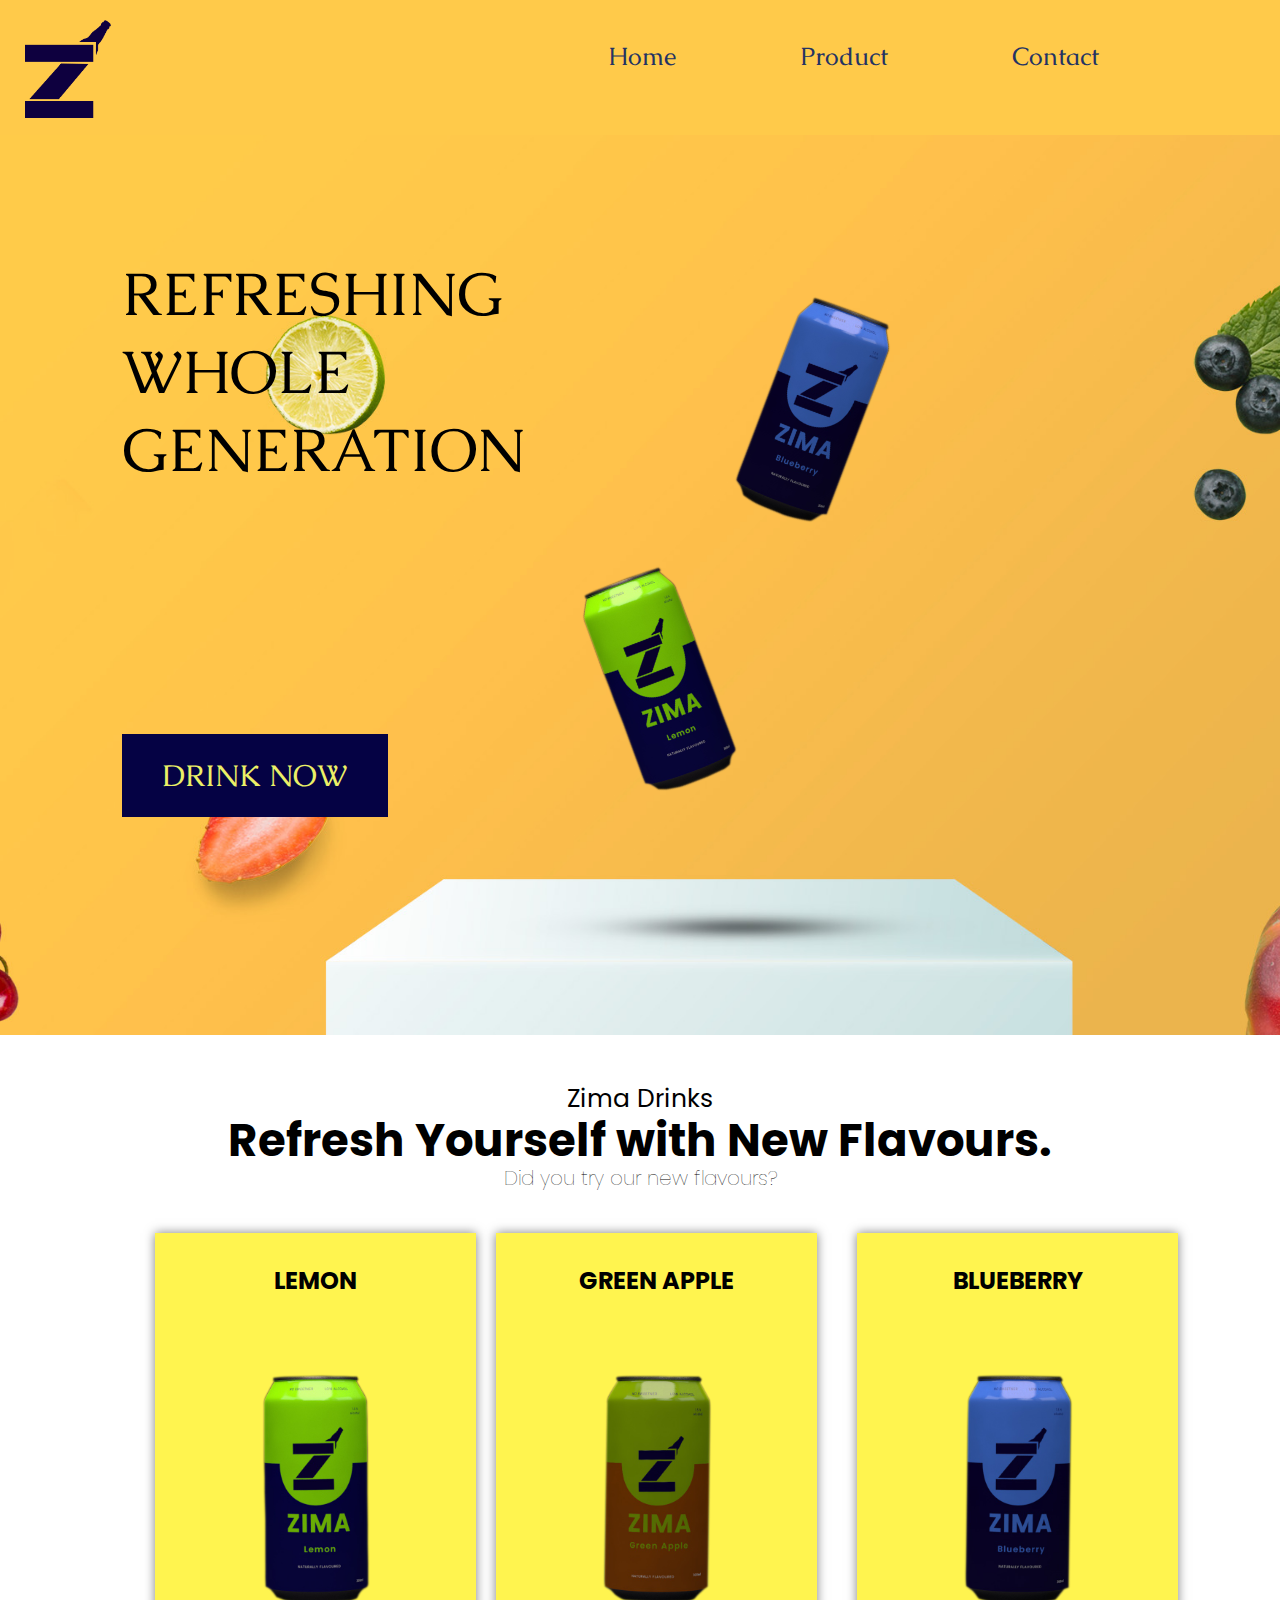
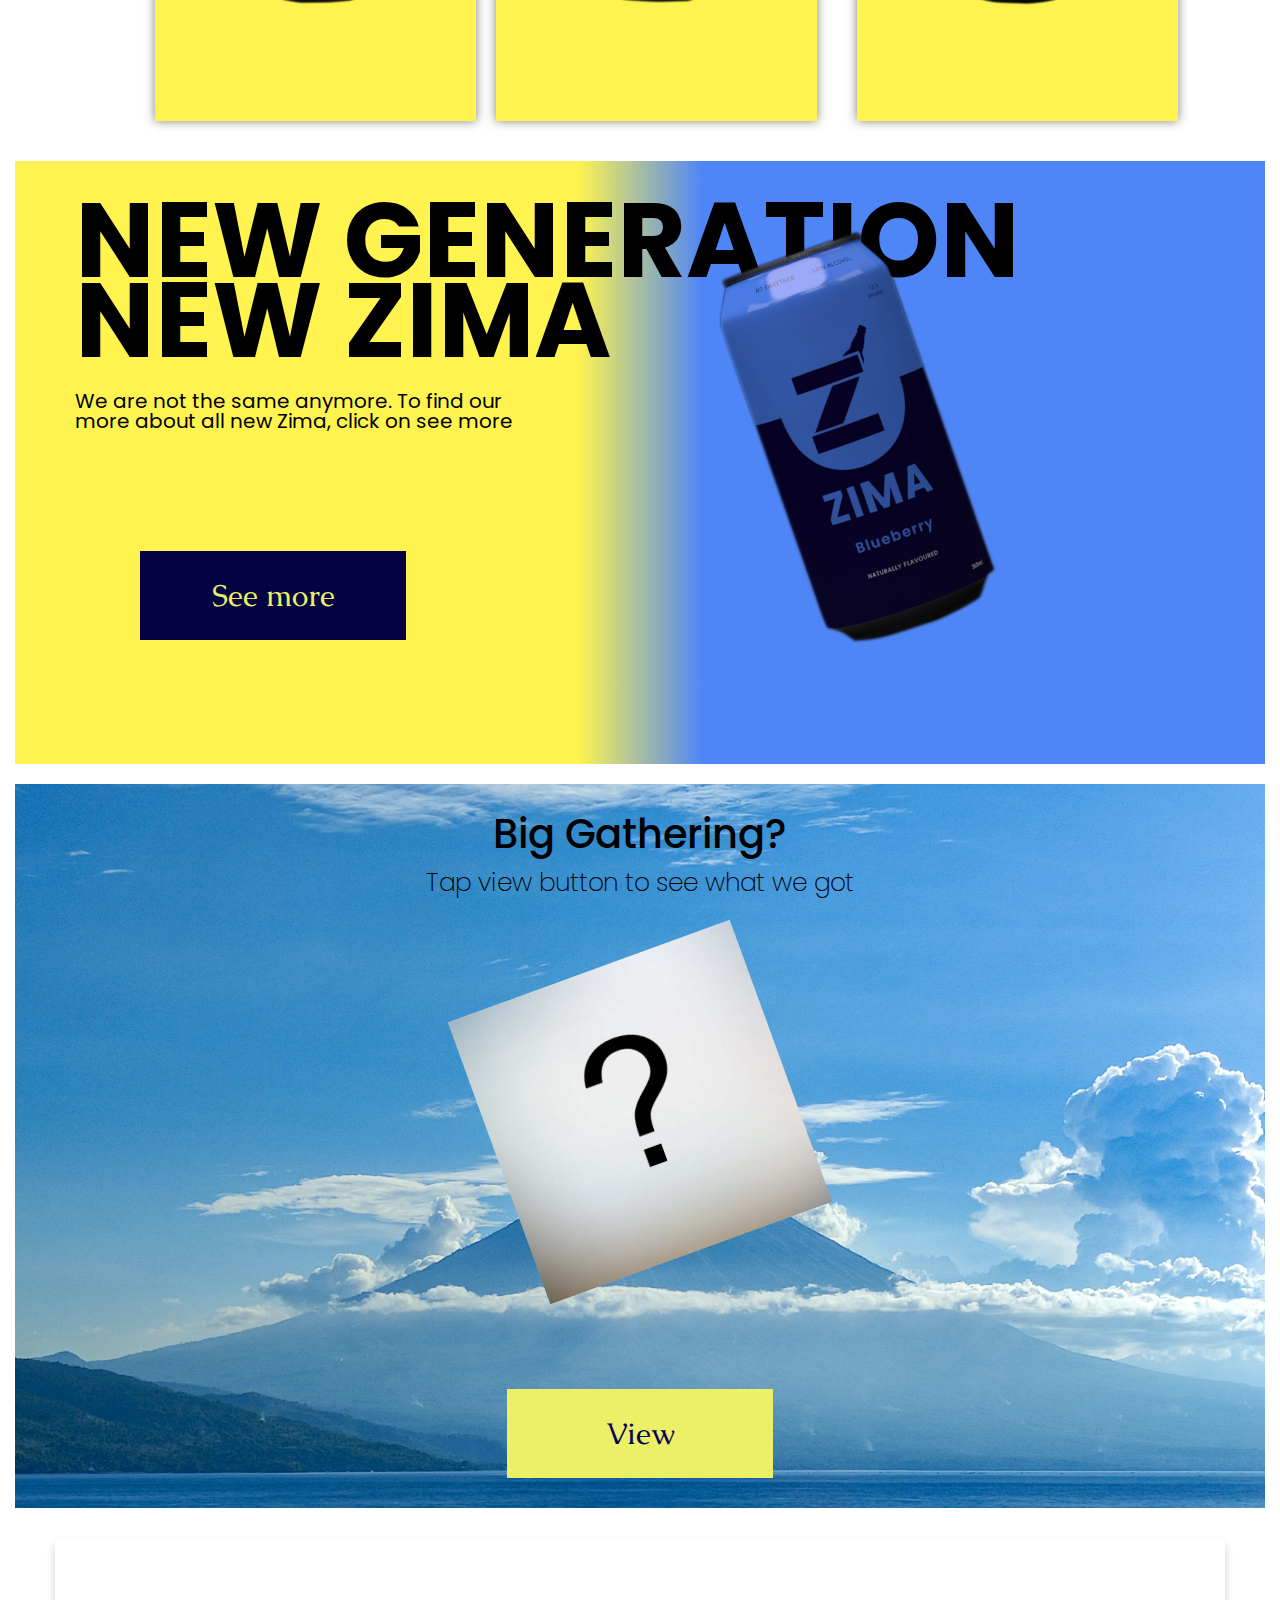
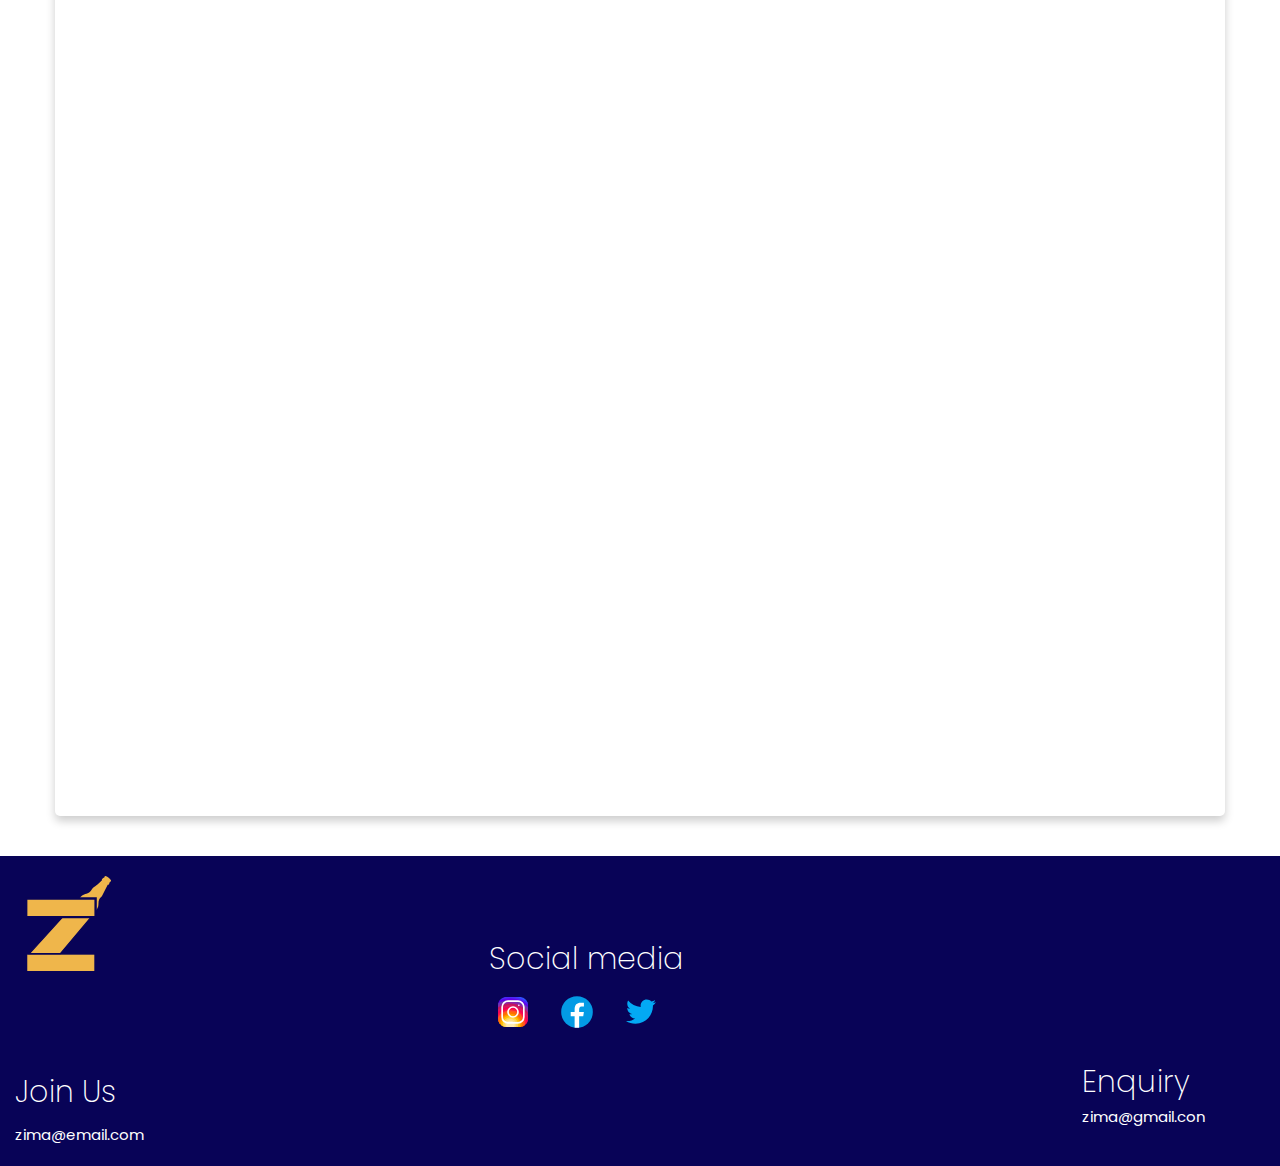
==== index.html @ 14ba0fc8 "Added basic and homepage" ====
<!DOCTYPE html>
<html lang="en">
<head>
    <meta charset="UTF-8">
    <meta http-equiv="X-UA-Compatible" content="IE=edge">
    <meta name="viewport" content="width=device-width, initial-scale=1.0">
    <link href="css/main.css" rel="stylesheet">
    <link href="css/grid.css" rel="stylesheet">
    <link rel="preconnect" href="https://fonts.googleapis.com">
    <link rel="preconnect" href="https://fonts.gstatic.com" crossorigin>
    <link href="https://fonts.googleapis.com/css2?family=Poppins:wght@400;500;700&display=swap" rel="stylesheet">
    <link rel="preconnect" href="https://fonts.googleapis.com">
    <link rel="preconnect" href="https://fonts.gstatic.com" crossorigin>
    <link href="https://fonts.googleapis.com/css2?family=Caudex:wght@400;700&display=swap" rel="stylesheet">
   
    <title>Zima</title>
</head>
<body>
    <h1 class="hidden"> Zima</h1>
    <div class="container">
            <header id="main-header" class="grid-con">
                <h2 class="hidden">Header</h2>
                <section id="header-logo" class="col-start-1 col-end-2  m-col-start-1 m-col-end-2 l-col-start-1 l-col-end-2">
                    <h3 class="hidden">Header logo</h3>
                    <img src="images/Home-page/Zima.svg" alt="Zima logo">
                </section>
                <nav id="main-nav" class=" col-span-full m-col-start-5 m-col-end-13 l-col-start-5 l-col-end-13">
                    <h3 class="hidden">Main navigation</h3>
                    <div id="burger-con" >
                        <ul>
                            <li><a href="index.html">Home</a></li>
                            <li><a href="product.html">Product</a></li>
                            <li><a href="contact.html">Contact</a></li>
                        </ul>
                    </div>
                </nav>
                <div id="nav-icon1" class="col-start-4 col-end-5 m-col-start-5 m-col-end-11">
                    <span></span>
                    <span></span>
                    <span></span>
                  </div>
                  
            </header>
        <main>
            <div  id="hero-image" class="grid-con">
                
                    <h2 class="hidden">Hero Image</h2>
                    <div id="hero-txt" class="col-span-full m-col-start-2 m-col-end-auto">
                        <h2>REFRESHING WHOLE GENERATION</h2>
                        
                    </div>
                    <div id="hero-btn" class="col-span-full m-col-start-2 m-col-end-4 l-col-start-2 l-col-end-13end4">
                        <button class="drink-btn">DRINK NOW</button>
                    </div>
                    <div id="hero-bottle-1" class="col-start-2 col-end-3">
                        <img src="images/Home-page/lemon.png" alt="Hero bottle">
                    </div>
                    <div id="hero-bottle-2" class="col-start-1 col-end-3">
                        <img src="images/Home-page/blueberry.png" alt="Hero bottle">
                    </div>
                
            </div>
            <div id="flavour" class="grid-con">
                <h2 class="hidden">Flavour</h2>
                    <section id="fla-title" class="col-span-full">
                        <h3 class="hidden">Flavour title</h3>
                        <p>Zima Drinks</p>
                        <h2>Refresh Yourself with
                            New Flavours.</h2>
                        <h3>Did you try our new flavours? </h3>
                    </section>
                    <div id="flavour-menu" class="col-start-1 col-end-5 m-col-start-2 m-col-end-13">
                        <section id="fla-circle" class="col-start-1 col-end-5 m-col-start-2 m-col-end-5">
                            <h3 class="hidden">Flavour Circle</h3>
                            <h2>LEMON</h2>
                            <img src="images/Home-page/lemon.png" alt="LEMON">
                        </section>
                    
                        <section id="fla-circle2" class="col-start-1 col-end-5 m-col-start-7 m-col-end-13">
                            <h3 class="hidden">Flavour Circle</h3>
                            <h2>GREEN APPLE</h2>
                            <img src="images/Home-page/apple.png" alt="LEMON">
                        </section>
                    
                        <section id="fla-circle3" class="col-start-1 col-end-5 m-col-start-2 m-col-end-7">
                            <h3 class="hidden">Flavour Circle</h3>
                            <h2>BLUEBERRY</h2>
                            <img src="images/Home-page/blueberry.png" alt="LEMON">
                        </section>
                    </div>
                    
            </div>


            <div id="ad" class="grid-con">
                <h2 class="hidden">Advertisement</h2>
                <div id="ad-con" class="col-start-1 col-end-5 m-col-start-1 m-col-end-13">
                     <section id="ad-title" class="col-start-1 col-end-5 m-col-start-1 m-col-end-7">
                         <h2>NEW GENERATION</h2>
                         <h2>NEW ZIMA</h2>  
                         <p>We are not the same anymore. To find our more about all new Zima, click on see more</p>
                     </section>
                     <section id="ad-btn" class="col-start-1 col-end-2 m-col-start-2 m-col-end-3">
                        <button>See more</button>
                     </section>
                     <section id="ad-img" class="col-start-2 col-end-5">
                        <img src="images/Home-page/blueberry.png" alt="blueberry">
                     </section>
                </div>
            </div>




            <div id="bundle" class="grid-con">
                <h2 class="hidden">Bundle</h2>
                <div id="bun-cont" class="col-start-1 col-end-5 m-col-start-1 m-col-end-13">
                    <section id="bun-title" class="col-start-2 col-end-5">
                        <h3 class="hidden">Bundle Title</h3>
                        <h2>Big Gathering?</h2>
                        <p>Tap view button to see what we got</p>
                    </section>
                  

                    <section id="bun-rec1" class="col-start-1 col-end-5 m-col-start-3 m-col-end-5">
                        <h3 class="hidden">Bundle rec 1</h3>
                        <img class="bun-mystery-img" src="images/Home-page/bundle.jpg" alt="bundle">
                        
                    </section>
                    
                    <section id="bun-btn" class="col-start-1 ">
                        <h3 class="hidden">Bundle Button</h3>
                        <button class="bun-see-btn">View</button>
                    </section> 
                
                </div>
            </div>   

            <div id="video-sec" class="grid-con">
                <h2 class="hidden">Video</h2>
                <section id="video" class="col-start-1 col-end-5 m-col-start-1 m-col-end-13">
                    <h3 class="hidden">Video</h3>
                    <video width="320" height="240" controls>
                        <source src="images/Home-page/video.mp4" type="video/mp4">
                      Your browser does not support the video tag.
                      </video> 
                </section>
            </div>
        </main>
        <footer id="main-footer" class="grid-con">

            <section  id="foot-logo" class="col-start-1 col-end-4">
                <h3 class="hidden">Footer logo </h3>
                <img src="images/Home-page/footer-logo.svg" alt="Footer-logo">
            </section>

            <section  id="foot-media" class="col-start-2 col-end-4 m-col-start-5 m-col-end-8">
                <h3 class="hidden">social media</h3>
                <h2>Social media</h2>
                <a href="https://www.instagram.com"><img src="images/Home-page/icons8-instagram.svg" alt="Instagram"></a>
                <a href="https://www.facebook.com"><img src="images/Home-page/icons8-facebook.svg" alt="Facebook"></a>
                <a href="https://www.twitter.com"><img src="images/Home-page/icons8-twitter.svg" alt="Twitter"></a>
            </section >
           
            <section  id="foot-join" class="col-start-1 col-end-3">
                <h3 class="hidden">Join </h3>
                <h2>Join Us</h2>
                <p>zima@email.com</p>
            </section >
            <section  id="foot-enquiry" class="col-start-4 col-end-5 m-col-start-10 m-col-end-13 l-col-start-11">
                <h3 class="hidden">Enquiry</h3>
                <h2>Enquiry</h2>
                <p>zima@gmail.con</p>
            </section>
        </footer>
    </div>
    <script src="js/main.js"></script>
</body>
</html>
---- css/main.css ----
*{
    box-sizing: border-box;
     margin: 0;
     padding: 0;
 }
 
 body, html {
     height: 100%;
   }
   
   
 .hidden {
     display: none;
 }
 
 
 body{
     font-family: 'Poppins', sans-serif;
 }
 
 
 
 
 
 
 
 /* Header */
 
 
 /* General header */
 
 #main-header {
    padding-top: 10px;
     background-color: #FFCA4A;
     max-width: 1500px;
 }
 
 #main-nav {
     display: hidden;
 }
 
 
 
 
 /* Logo Header */
 
 #header-logo {
     grid-row: 1;
     padding: 10px;
     max-width: 60px;
     min-width: 60px;
 }
 
 
 
 
 /* Hamburger Header */
 
 #nav-icon1 {
     width: 2.4rem;
     height: 30vh;
     position: absolute;
     top: 28px;
     right: 30px;
     -webkit-transform: rotate(0deg);
     -moz-transform: rotate(0deg);
     -o-transform: rotate(0deg);
     transform: rotate(0deg);
     -webkit-transition: .5s ease-in-out;
     -moz-transition: .5s ease-in-out;
     -o-transition: .5s ease-in-out;
     transition: .5s ease-in-out;
     cursor: pointer;
 }
   
 #nav-icon1 span {
     position: absolute;
     right: 0;
     height: 5px;
     width: 100%;
     background: #000000;
     border-radius: 5px;
     opacity: 1;
     
     -webkit-transform: rotate(0deg);
     -moz-transform: rotate(0deg);
     -o-transform: rotate(0deg);
     transform: rotate(0deg);
     -webkit-transition: .25s ease-in-out;
     -moz-transition: .25s ease-in-out;
     -o-transition: .25s ease-in-out;
     transition: .25s ease-in-out;
 }
  
 #nav-icon1 span:nth-child(1) {
     top: 0px;
 }
   
 #nav-icon1 span:nth-child(2) {
     top: 12px;
 }
   
 #nav-icon1 span:nth-child(3) {
     top: 25px;
 }
   
 #nav-icon1.open span:nth-child(1) {
     top: 18px;
     -webkit-transform: rotate(135deg);
     -moz-transform: rotate(135deg);
     -o-transform: rotate(135deg);
     transform: rotate(135deg);
 }
   
 #nav-icon1.open span:nth-child(2) {
     opacity: 0;
     left: -60px;
 }
   
 #nav-icon1.open span:nth-child(3) {
     top: 18px;
     -webkit-transform: rotate(-135deg);
     -moz-transform: rotate(-135deg);
     -o-transform: rotate(-135deg);
     transform: rotate(-135deg);
 }
 
 
 
 
 
 
 /* Menu inside hamburger */
 
 #burger-con {
     display: none;
 }
   
 #burger-con.show {
     display: block;
 }
 
 ul{
     list-style: none;
     text-align: center;
     margin-top: 30px;   
 }
 
 ul li {
     padding: 20px;
    
 }
   
 
  ul li a{
     text-decoration: none;
     font-size: 25px;
     font-family: 'Caudex', serif;
     
 }
 
 
 
 
 
 
 
 
 
 
  /* Hero Section */
 
 #hero-image {
     background-image: url('../images/Home-page/hero-img-bg.jpg');
     background-size: cover; 
     background-position: center; 
     background-repeat: no-repeat;
     height: 100vh;
     max-width: 1500px;
 }
 
 #hero-txt {
     text-align: center;
 }
 
 #hero-txt h2 {
     padding-top: 40px;
     font-size: 40px;
     font-family: 'Caudex', serif;
     
 }
 
 #hero-btn{
     text-align: center; 
 }
 
 
 
 .drink-btn {
     width: 130px;
     height: 48px;
     font-size: 15px;
     border: none;
     background-color: #050244;
     color: #EBF067;
     font-family: 'Caudex', serif;
     margin-bottom: 400px;
 }
 
 .drink-btn:hover {
     background-color: #4F86F7;
 }
 
 
   
 
 #hero-bottle-1 {
     position: absolute;
     top: 70%;
     left: 50%;
     transform: translate(-50%, -50%) rotate(-20deg) scale(1.1);
     width: 600px;
     animation: float 3s ease-in-out infinite;
 }
 
 
 #hero-bottle-2 {
    display: none;
 }
   
   @keyframes float {
     0% {
       transform: translate(-50%, -50%) rotate(-20deg) scale(1.1);
     }
     50% {
       transform: translate(-50%, -55%) rotate(-20deg) scale(1.1);
     }
     100% {
       transform: translate(-50%, -50%) rotate(-20deg) scale(1.1);
     }
   }
   
 
 
 
 
 
 
 
 
 
 
 #flavour {
     margin-top: 20px;
 }
 
 #fla-title p{
     margin-top: 25px;
     text-align: center;
     font-size: 15px;
 }
 
 #fla-title h2{
     margin-top: 10px;
     text-align: center;
     font-size: 25px;
     line-height: 25px;
 }
 
 #fla-title h3{
     margin-top: 10px;
     text-align: center;
     font-size: 10px;
     font-weight: 100;
 }
 
 #fla-circle {
     height: 422px;
     background-color: #FFF44F;
     margin-top: 20px;
     box-sizing: border-box;
     box-shadow: 0px 0px 10px 0px rgba(0, 0, 0, 0.5);
 }
 
 #fla-btn {
     width: 130px;
     height: 25px;
     margin-top: 40px;
     margin-bottom: 20px;
 }
 
 #fla-circle {
     position: relative;
     display: flex;
     flex-direction: column;
     justify-content: center;
     align-items: center;
 }
 
 #fla-circle h2 {
     position: absolute;
     top: 0;
     z-index: 1;
     text-align: center;
     width: 100%;
     margin-top: 30px;
 }
 
 #fla-circle img {
     position: absolute;
     top: 40%;
     left: 50%;
     transform: translate(-50%, -50%);
     width: 700px; /* adjust the width to your desired size */
     max-width: 1200px; /* add a maximum width to prevent the image from getting too large */
     height: auto;
 }
 
 #fla-circle2 {
     display: none;
 }
 
 
 #fla-circle3 {
     display: none;
 }
 
 #flavour-menu {
     position: relative;
 }
 
 
 
 
 
 
 
 
 
 #ad {
     max-width: 1500px;
 }
 
 #ad-con {
     height: 300px;
     background: linear-gradient(to right, #FFF44F 45%, #4F86F7 55%);
     margin-top: 20px;
     position: relative;
 }
 
 #ad-title {
     
     padding: 20px;
 }
 
 #ad-title h2 {
     font-size: 30px;
     line-height: 40px;
 }
 
 #ad-title p {
     margin-top: 10px;
     font-size: 10px;
     line-height: 14px;
     width: 50%;
 }
 
 #ad-btn button{
     background-color: #050244;
     height: 47px;
     width: 130px;
     border: none;
     color: #EBF067;
     margin-left: 10px;
     font-size: 15px;
     font-weight: 200;
     margin-top: 10px;
     font-family: 'Caudex', serif;
     
 }
 
 #ad-img {
     position: absolute;
     top: -50px;
     left: 10%;
      width: 600px;
     height: 100%;
     z-index: 9999;
     transform:  rotate(-30deg) scale(1.1);
 }
 
 
 
 
 
 
 
 
 
 
 
 
 
 #bundle {
     margin-top: 20px;
     height: 395px;
     max-width: 1500px;
 }
 
 #bun-cont {
     background-image: url(../images/Home-page/bundle-bg.jpg);
     background-position: center;
     background-repeat: no-repeat;
     background-size: cover;
 }
 
 #bun-title {
     margin-top: 20px;
     text-align: center;
 }
 
 #bun-title h2{
     font-size: 20px;
     font-weight: 500;
 }
 
 #bun-title p{
     font-size: 10px;
     font-weight: 200;
 }
 
 
 #bun-rec1 {
    text-align: center;
 }
 
 .bun-mystery-img {
     margin-top: 130px;
     width: 126px;
     align-items: center;
     transform: rotate(-20deg); 
 }
   
 #bun-btn{
     text-align: center;
 }
 
 .bun-see-btn {
     width: 130px;
     height: 44px;
     font-size: 15px;
     color: #080357;
     background-color: #EBF067;
     border: none;
    margin-top: 80px;
    margin-bottom: 30px;
    font-family: 'Caudex', serif;
 }
 
 
 
 
 #video {
     position: relative;
    margin-top: 120px;
     max-width: 800px;
   }
   
   video {
     display: block;
     width: 100%;
     height: auto;
     border-radius: 5px;
     box-shadow: 0 5px 10px rgba(0, 0, 0, 0.2);
   }
   
   video::-webkit-media-controls {
     display: none;
   }
   
   #video:hover video::-webkit-media-controls {
     display: block;
   }
   
   
 
   
 
 
 
 
 
   
 
 #main-footer {
     background-color:#080357;
     margin-top: 40px;
     padding-bottom: 20px;
     position: relative;
     max-width: 1500px;
 }
 
 #main-footer h2{
     font-size: 15px;
     color: white;
     font-weight: 200;
 }
 
 #main-footer p{
     font-size: 12px;
     color: white;
 }
 
 
 
 #foot-logo{
     height: 44px;
     margin-top: 10px;
     padding: 10px;
     max-width: 70px;
     min-width: 60px;
     text-align: center;
 }
 
 
 #foot-media {
     margin-top: 30px;
     text-align: center;
 }
 
 
 #foot-media h2{
     color: white;
     font-weight: 200;
 }
 
 
 
 #foot-media img {
     width: 26px;
     grid-row: 2;
     margin-top: 10px;
 }
 
  
 
 
 
 #foot-join {
     margin-top: 10px;
 }
 
 #foot-join h2 {
     margin-top: 20px;
 }
 
 
 #foot-join p {
     margin-top: 8px;
 }
 
 
 #foot-enquiry {
    
     margin-top: 20px;
 }
 
 #foot-media a  {
     margin-right: 20px;
 }
 
 
 
 
 
 
 
 
 
 
 
 
 
 
 
 @media screen and (min-width: 768px){
 
 
     #header-logo {
         grid-row: 1;
         padding: 10px;
         max-width: 80px;
         min-width: 80px;
     }
 
 
     #burger-con ul {
         list-style: none;
         margin: 0;
         padding: 0;
         
     }
       
     #burger-con li {
         display: inline-block;
 
     }
       
     #burger-con a {
        
         text-decoration: none;
         color: #243363;
         font-size: 20px;
     }
       
     #burger-con a:hover {
         color: #003DFF;
     }
       
     #burger-con {
         display: block;
         margin-top: 10px;
     }
 
 
     #nav-icon1 {
         display: none;
     }
 
     #main-nav ul li a {
         padding: 10px 25px;
     }
 
 
 
 
 
 
 
 
 
 
     #hero-image {
         background-size: cover; 
     }
 
     #hero-btn {
         width: 169px;
         height: 56px;
     }
 
     #hero-txt h2{
         font-size: 50px;
         width: 50%;
         font-weight: 500;
         text-align: left;
         margin-top: 80px;
     }
 
 
     #hero-bottle-2 {
         position: absolute;
         top: 40%;
         left: 65%;
         transform: translate(-50%, -50%) rotate(20deg) scale(1.1);
         width: 600px;
         animation: float-1 3s ease-in-out infinite;
         display: inline;
     }
 
 
     
     @keyframes float-1 {
         0% {
         transform: translate(-50%, -50%) rotate(20deg) scale(1.1);
         }
         50% {
         transform: translate(-50%, -55%) rotate(20deg) scale(1.1);
         }
         100% {
         transform: translate(-50%, -50%) rotate(20deg) scale(1.1);
         }
     }
 
 
 
 
 
     #fla-title p {
         font-size: 20px;
     }
 
 
     #fla-title h2{
         font-size: 30px;
     }
 
 
     #fla-title h3{
         font-size: 15px;
     }
 
 
     #flavour-menu {
         margin-top: 20px;
     }
 
     #fla-circle {
         width: 45%;
         float: left;
         height: 476px;
     }
       
     #fla-circle2 {
         width: 45%;
         float: left;
         height: 476px;
     }
       
   
     #fla-circle2 {
         
         background-color: #FFF44F;
         margin-top: 20px;
         margin: 20px;
         box-sizing: border-box;
         box-shadow: 0px 0px 10px 0px rgba(0, 0, 0, 0.5);
     }
     
 
     #fla-circle2 {
         display: inline-block;
     }
 
 
     #fla-circle3 {
         display: none;
     }
 
 
     #fla-btn {
         width: 130px;
         height: 25px;
         margin-top: 40px;
         margin-bottom: 20px;
     }
 
 
     #fla-circle2 {
         position: relative;
         display: flex;
         flex-direction: column;
         justify-content: center;
         align-items: center;
     }
 
     #fla-circle2 h2 {
         position: absolute;
         top: 0;
         z-index: 1;
         text-align: center;
         width: 100%;
         margin-top: 30px;
     }
 
     #fla-circle2 img {
         position: absolute;
         top: 40%;
         left: 50%;
         transform: translate(-50%, -50%);
         width: 700px; /* adjust the width to your desired size */
         max-width: 1200px; /* add a maximum width to prevent the image from getting too large */
         height: auto;
     }
 
 
 
     
     
     
 
 
     #ad-con {
         height: 500px;
         position: relative;
         
     }
     
     #ad-title {
         position: relative;
         z-index: 2;
     }
     
 
     #ad-title h2 {
         font-size: 70px;
         line-height: 20px;
         margin: 40px;
     }
 
     #ad-title p {
         font-size: 15px;
         line-height: 20px;
         margin: 20px;
         width: 40%;
         margin-top: 40px;
         margin-left: 40px;
     }
 
     #ad-btn button{
         width: 169px;
         height: 58px;
         margin-left: 10%;
         font-size: 25px;
         margin-top: 80px;
     }
 
     #ad-img {
         position: absolute;
         top: -130px;
         left: 10%;
          width: 1100px;
         height: 100%;
         z-index: 9999;
         transform:  rotate(-20deg) scale(1.1);
     }
       
 
 
 
 
 
 
 
     #bundle {
         margin-top: 20px;
        
     }
     
     #bun-title {
         margin-top: 20px;
     }
 
     #bun-title h2 {
         font-size: 30px;
     }
 
 
     #bun-title p {
         font-size: 12px;
     }
     
 
     #bun-rec1 img{
         margin-top: 60px;
         width: 200px;
     }
     
     #bun-btn {
         margin-top: 40px;
        
         
     }
 
     .bun-see-btn{
         width: 170px;
         height: 58px;
         text-align: center;
         font-size: 25px;
     }
 
 
 
 
 
     #video {
         position: relative;
        margin-top: 200px;
         max-width: 1200px;
       }
       
       video {
         display: block;
         width: 100%;
         height: auto;
         border-radius: 5px;
         box-shadow: 0 5px 10px rgba(0, 0, 0, 0.2);
       }
       
       video::-webkit-media-controls {
         display: none;
       }
       
       #video:hover video::-webkit-media-controls {
         display: block;
       }
       
       
     
 
 
 
 
     #main-footer {
         margin-top: 60px;
     }
 
 
     #main-footer h2 {
         font-size: 20px;
     }
 
     #main-footer p {
         font-size: 15px;
     }
 
     #foot-media {
         margin-top: 80px;
     }
 
     #foot-media a  {
         margin-right: 20px;
     }
 
     #foot-media img {
         width: 40px; 
         height: 40px; 
     }
       
     #foot-media img:last-child {
         margin-right: 0;
     }
 
     #foot-logo{
         height: 44px;
         margin-top: 10px;
         padding: 10px;
         max-width: 90px;
         min-width: 60px;
         text-align: center;
     }
     
 }
 
 
 
 
 
 
 
 
 
 
 
 
 
 @media screen and (min-width: 1200px){
 
     #header-logo {
         grid-row: 1;
         padding: 10px;
         max-width: 106px;
         min-width: 106px;
     }
 
 
     #main-nav ul li a {
         font-size: 25px;
         padding: 10px 40px;
     }
 
 
     #hero-image {
         background-size: cover; 
     }
 
     #hero-txt h2 {
         font-size: 60px;
     }
 
 
 
     .drink-btn {
         width: 266px;
         height: 83px;
         font-size: 30px;
     }
 
 
 
     #fla-title p {
         font-size: 25px;
     }
 
 
     #fla-title h2{
         font-size: 45px;
     }
 
 
     #fla-title h3{
         font-size: 20px;
     }
 
 
     #fla-circle {
         width: 30%;
         float: left;
         height: 488px;
       }
       
     #fla-circle2 {
         width: 30%;
         float: left;
         height: 488px;
         
     }
 
     #fla-circle3 {
         width: 30%;
         float: left;
        
     }
       
   
     #fla-circle3 {
         height: 488px;
         background-color: #FFF44F;
         margin-top: 20px;
         margin: 20px;
         box-sizing: border-box;
         box-shadow: 0px 0px 10px 0px rgba(0, 0, 0, 0.5);
     }
     
 
     #fla-circle3 {
         display: inline-block;
     }
 
 
 
     #fla-btn {
         width: 130px;
         height: 25px;
         margin-top: 40px;
         margin-bottom: 20px;
     }
 
 
     #fla-circle3 {
         position: relative;
         display: flex;
         flex-direction: column;
         justify-content: center;
         align-items: center;
     }
 
     #fla-circle3 h2 {
         position: absolute;
         top: 0;
         z-index: 1;
         text-align: center;
         width: 100%;
         margin-top: 30px;
     }
 
     #fla-circle3 img {
         position: absolute;
         top: 40%;
         left: 50%;
         transform: translate(-50%, -50%);
         width: 700px; /* adjust the width to your desired size */
         max-width: 1200px; /* add a maximum width to prevent the image from getting too large */
         height: auto;
     }
 
 
 
     #ad-con {
         height: 603px;
         position: relative;
         
     }
 
 
     #ad-title {
         position: relative;
         z-index: 2;
     }
     
 
     #ad-title h2 {
         font-size: 105px;
         line-height: 40px;
         margin: 40px;
     }
 
     #ad-title p {
         font-size: 20px;
         line-height: 20px;
         margin: 20px;
         width: 40%;
         margin-top: 50px;
         margin-left: 40px;
     }
 
     #ad-btn button{
         width: 266px;
         height: 89px;
         margin-left: 10%;
         font-size: 30px;
     }
 
 
     #ad-img {
         position: absolute;
         top: -130px;
         left: 20%;
          width: 1100px;
         height: 100%;
         z-index: 9999;
         transform:  rotate(-20deg) scale(1.1);
     }
 
 
 
 
 
 
 
 
     #bundle {
         margin-top: 20px;
        
     }
     
     #bun-title {
         margin-top: 20px;
     }
 
     #bun-title h2 {
         font-size: 40px;
     }
 
 
     #bun-title p {
         font-size: 25px;
     }
     
 
     #bun-rec1 img{
         margin-top: 60px;
         width: 300px;
     }
     
     #bun-btn {
         margin-top: 40px;
         
     }
 
 
     .bun-see-btn{
         width: 266px;
         height: 89px;
         text-align: center;
         font-size: 30px;
     }
 
 
 
 
     #video {
         position: relative;
        margin-top: 360px;
         max-width: 1200px;
     }
 
 
 
 
 
 
 
     #main-footer {
         position: relative;
         margin-top: 40px;
     }
 
     #main-footer h2 {
         font-size: 30px;
     }
 
     #main-footer p {
         font-size: 15px;
     }
 
     #foot-logo{
         height: 44px;
         margin-top: 10px;
         padding: 10px;
         max-width: 106px;
         min-width: 90px;
         text-align: center;
     }
     
 
     
    
    
 }
---- css/grid.css ----
/* Tailwind and Bootstrap use px for media queries, with foundation using em
for this library we will stick with pixels */

/* ---General rules - scales images, videos to size of container--- */
img, embed, object, video, picture {
    max-width: 100%; 
  }
  
  /* ---Change the way the box model works, tells the browser to account for any border and padding in the values you specify for an element's width and height.--- */
  
  html {
    box-sizing: border-box; 
  }
  
  *, *::before, *::after {
    box-sizing: inherit; 
  }
  
  /* ---Mini CSS reset--- */
  
  body, p, h1, h2, h3, h4, h5 {
     margin: 0px; 
     padding: 0px;
  }
  
  /* ---Utility Classes--- */
  
  .hidden {
     display: none;
  }
  
  .box {
     background-color: powderblue;
     color: rgb(27, 27, 27);
     border-radius: 5px;
     padding: 20px;
     text-align: center;
     margin-top: 10px;
     margin-bottom:10px;
   }
  
  /* ---Mobile Library Grid Styles--- */
  
  /* Note if you are using a grid size of 1920, you need to change the value of 1200px to 1920px on line 50 and 57 */
  
  .full-width-grid-con {
     /* set this container as a grid, with 3 columns
     the other grid will sit in the middle column, this allows for overlapping content */
     display: grid; 
      grid-template-columns: 1fr minmax(0, 1200px) 1fr;  
  }
  
   .grid-con { 
     display: grid;
     grid-template-columns: repeat(4, minmax(0, 1fr));
     
     grid-column-gap: 30px;
     max-width: 1200px;
     margin: 0 auto;
     padding-left: 15px;
     padding-right: 15px;
  }
  
  /* A keyword indicating that the property contributes nothing to the grid item's placement, indicating auto-placement, an automatic span, or a default span of 1. */
  .col-auto {grid-column: auto;}
  .col-span-1	{grid-column: span 1 / span 1;}
  .col-span-2	{grid-column: span 2 / span 2;}
  .col-span-3	{grid-column: span 3 / span 3;}
  .col-span-4	{grid-column: span 4 / span 4;}
  .col-span-full {grid-column: 1 / -1;}
  
  .col-start-1	{grid-column-start: 1;}
  .col-start-2	{grid-column-start: 2;}
  .col-start-3	{grid-column-start: 3;}
  .col-start-4	{grid-column-start: 4;}
  .col-start-auto {grid-column-start: auto;}
  
  .col-end-1	{grid-column-end: 1;}
  .col-end-2	{grid-column-end: 2;}
  .col-end-3	{grid-column-end: 3;}
  .col-end-4	{grid-column-end: 4;}
  .col-end-5	{grid-column-end: 5;}
  .col-end-auto	{grid-column-end: auto;}
  
  /* ---Tablet Library Grid Styles--- */
  
  @media screen and (min-width: 768px) { 
     
     .grid-con { 
        display: grid; 
        grid-template-columns: repeat(12, minmax(0, 1fr));
        grid-column-gap: 20px;
        padding-left: 16px;
        padding-right: 16px;
     }
  
     .m-col-auto {grid-column: auto;}
     .m-col-span-1	{grid-column: span 1 / span 1;}
     .m-col-span-2	{grid-column: span 2 / span 2;}
     .m-col-span-3	{grid-column: span 3 / span 3;}
     .m-col-span-4	{grid-column: span 4 / span 4;}
     .m-col-span-5	{grid-column: span 5 / span 5;}
     .m-col-span-6	{grid-column: span 6 / span 6;}
     .m-col-span-7	{grid-column: span 7 / span 7;}
     .m-col-span-8	{grid-column: span 8 / span 8;}
     .m-col-span-9	{grid-column: span 9 / span 9;}
     .m-col-span-10 {grid-column: span 10 / span 10;}
     .m-col-span-11 {grid-column: span 11 / span 11;}
     .m-col-span-12 {grid-column: span 12 / span 12;}
     .m-col-span-full {grid-column: 1 / -1;}
  
     .m-col-start-1	{grid-column-start: 1;}
     .m-col-start-2	{grid-column-start: 2;}
     .m-col-start-3	{grid-column-start: 3;}
     .m-col-start-4	{grid-column-start: 4;}
     .m-col-start-5	{grid-column-start: 5;}
     .m-col-start-6	{grid-column-start: 6;}
     .m-col-start-7	{grid-column-start: 7;}
     .m-col-start-8	{grid-column-start: 8;}
     .m-col-start-9	{grid-column-start: 9;}
     .m-col-start-10	{grid-column-start: 10;}
     .m-col-start-11	{grid-column-start: 11;}
     .m-col-start-12	{grid-column-start: 12;}
     .m-col-start-13	{grid-column-start: 13;}
     .m-col-start-auto {grid-column-start: auto;}
  
     .m-col-end-1	{grid-column-end: 1;}
     .m-col-end-2	{grid-column-end: 2;}
     .m-col-end-3	{grid-column-end: 3;}
     .m-col-end-4	{grid-column-end: 4;}
     .m-col-end-5	{grid-column-end: 5;}
     .m-col-end-6	{grid-column-end: 6;}
     .m-col-end-7	{grid-column-end: 7;}
     .m-col-end-8	{grid-column-end: 8;}
     .m-col-end-9	{grid-column-end: 9;}
     .m-col-end-10	{grid-column-end: 10;}
     .m-col-end-11	{grid-column-end: 11;}
     .m-col-end-12	{grid-column-end: 12;}
     .m-col-end-13	{grid-column-end: 13;}
     .m-col-end-auto	{grid-column-end: auto;}
  
  }
  
  /* ---Desktop Library Grid Styles--- */
  
  @media screen and (min-width: 1200px) { 
  
     .grid-con { 
        display: grid; 
        grid-template-columns: repeat(12, minmax(0, 1fr));
        grid-column-gap: 30px;
        padding-left: 15px;
        padding-right: 15px;
     }
  
     .l-col-auto {grid-column: auto;}
     .l-col-span-1	{grid-column: span 1 / span 1;}
     .l-col-span-2	{grid-column: span 2 / span 2;}
     .l-col-span-3	{grid-column: span 3 / span 3;}
     .l-col-span-4	{grid-column: span 4 / span 4;}
     .l-col-span-5	{grid-column: span 5 / span 5;}
     .l-col-span-6	{grid-column: span 6 / span 6;}
     .l-col-span-7	{grid-column: span 7 / span 7;}
     .l-col-span-8	{grid-column: span 8 / span 8;}
     .l-col-span-9	{grid-column: span 9 / span 9;}
     .l-col-span-10 {grid-column: span 10 / span 10;}
     .l-col-span-11 {grid-column: span 11 / span 11;}
     .l-col-span-12 {grid-column: span 12 / span 12;}
     .l-col-span-full {grid-column: 1 / -1;}
  
     .l-col-start-1	{grid-column-start: 1;}
     .l-col-start-2	{grid-column-start: 2;}
     .l-col-start-3	{grid-column-start: 3;}
     .l-col-start-4	{grid-column-start: 4;}
     .l-col-start-5	{grid-column-start: 5;}
     .l-col-start-6	{grid-column-start: 6;}
     .l-col-start-7	{grid-column-start: 7;}
     .l-col-start-8	{grid-column-start: 8;}
     .l-col-start-9	{grid-column-start: 9;}
     .l-col-start-10	{grid-column-start: 10;}
     .l-col-start-11	{grid-column-start: 11;}
     .l-col-start-12	{grid-column-start: 12;}
     .l-col-start-13	{grid-column-start: 13;}
     .l-col-start-auto {grid-column-start: auto;}
  
     .l-col-end-1	{grid-column-end: 1;}
     .l-col-end-2	{grid-column-end: 2;}
     .l-col-end-3	{grid-column-end: 3;}
     .l-col-end-4	{grid-column-end: 4;}
     .l-col-end-5	{grid-column-end: 5;}
     .l-col-end-6	{grid-column-end: 6;}
     .l-col-end-7	{grid-column-end: 7;}
     .l-col-end-8	{grid-column-end: 8;}
     .l-col-end-9	{grid-column-end: 9;}
     .l-col-end-10	{grid-column-end: 10;}
     .l-col-end-11	{grid-column-end: 11;}
     .l-col-end-12	{grid-column-end: 12;}
     .l-col-end-13	{grid-column-end: 13;}
     .l-col-end-auto	{grid-column-end: auto;}
  }
  
  /* ---X-Large Desktop Library Grid Styles--- */
  
  @media screen and (min-width: 1920px) { 
  
     .grid-con { 
        display: grid; 
        grid-template-columns: repeat(12, minmax(0, 1fr));
        grid-column-gap: 34px;
        padding-left: 17px;
        padding-right: 17px;
     }
  
     .xl-col-auto {grid-column: auto;}
     .xl-col-span-1	{grid-column: span 1 / span 1;}
     .xl-col-span-2	{grid-column: span 2 / span 2;}
     .xl-col-span-3	{grid-column: span 3 / span 3;}
     .xl-col-span-4	{grid-column: span 4 / span 4;}
     .xl-col-span-5	{grid-column: span 5 / span 5;}
     .xl-col-span-6	{grid-column: span 6 / span 6;}
     .xl-col-span-7	{grid-column: span 7 / span 7;}
     .xl-col-span-8	{grid-column: span 8 / span 8;}
     .xl-col-span-9	{grid-column: span 9 / span 9;}
     .xl-col-span-10 {grid-column: span 10 / span 10;}
     .xl-col-span-11 {grid-column: span 11 / span 11;}
     .xl-col-span-12 {grid-column: span 12 / span 12;}
     .xl-col-span-full {grid-column: 1 / -1;}
  
     .xl-col-start-1	{grid-column-start: 1;}
     .xl-col-start-2	{grid-column-start: 2;}
     .xl-col-start-3	{grid-column-start: 3;}
     .xl-col-start-4	{grid-column-start: 4;}
     .xl-col-start-5	{grid-column-start: 5;}
     .xl-col-start-6	{grid-column-start: 6;}
     .xl-col-start-7	{grid-column-start: 7;}
     .xl-col-start-8	{grid-column-start: 8;}
     .xl-col-start-9	{grid-column-start: 9;}
     .xl-col-start-10	{grid-column-start: 10;}
     .xl-col-start-11	{grid-column-start: 11;}
     .xl-col-start-12	{grid-column-start: 12;}
     .xl-col-start-13	{grid-column-start: 13;}
     .xl-col-start-auto {grid-column-start: auto;}
  
     .xl-col-end-1	{grid-column-end: 1;}
     .xl-col-end-2	{grid-column-end: 2;}
     .xl-col-end-3	{grid-column-end: 3;}
     .xl-col-end-4	{grid-column-end: 4;}
     .xl-col-end-5	{grid-column-end: 5;}
     .xl-col-end-6	{grid-column-end: 6;}
     .xl-col-end-7	{grid-column-end: 7;}
     .xl-col-end-8	{grid-column-end: 8;}
     .xl-col-end-9	{grid-column-end: 9;}
     .xl-col-end-10	{grid-column-end: 10;}
     .xl-col-end-11	{grid-column-end: 11;}
     .xl-col-end-12	{grid-column-end: 12;}
     .xl-col-end-13	{grid-column-end: 13;}
     .xl-col-end-auto	{grid-column-end: auto;}
  }
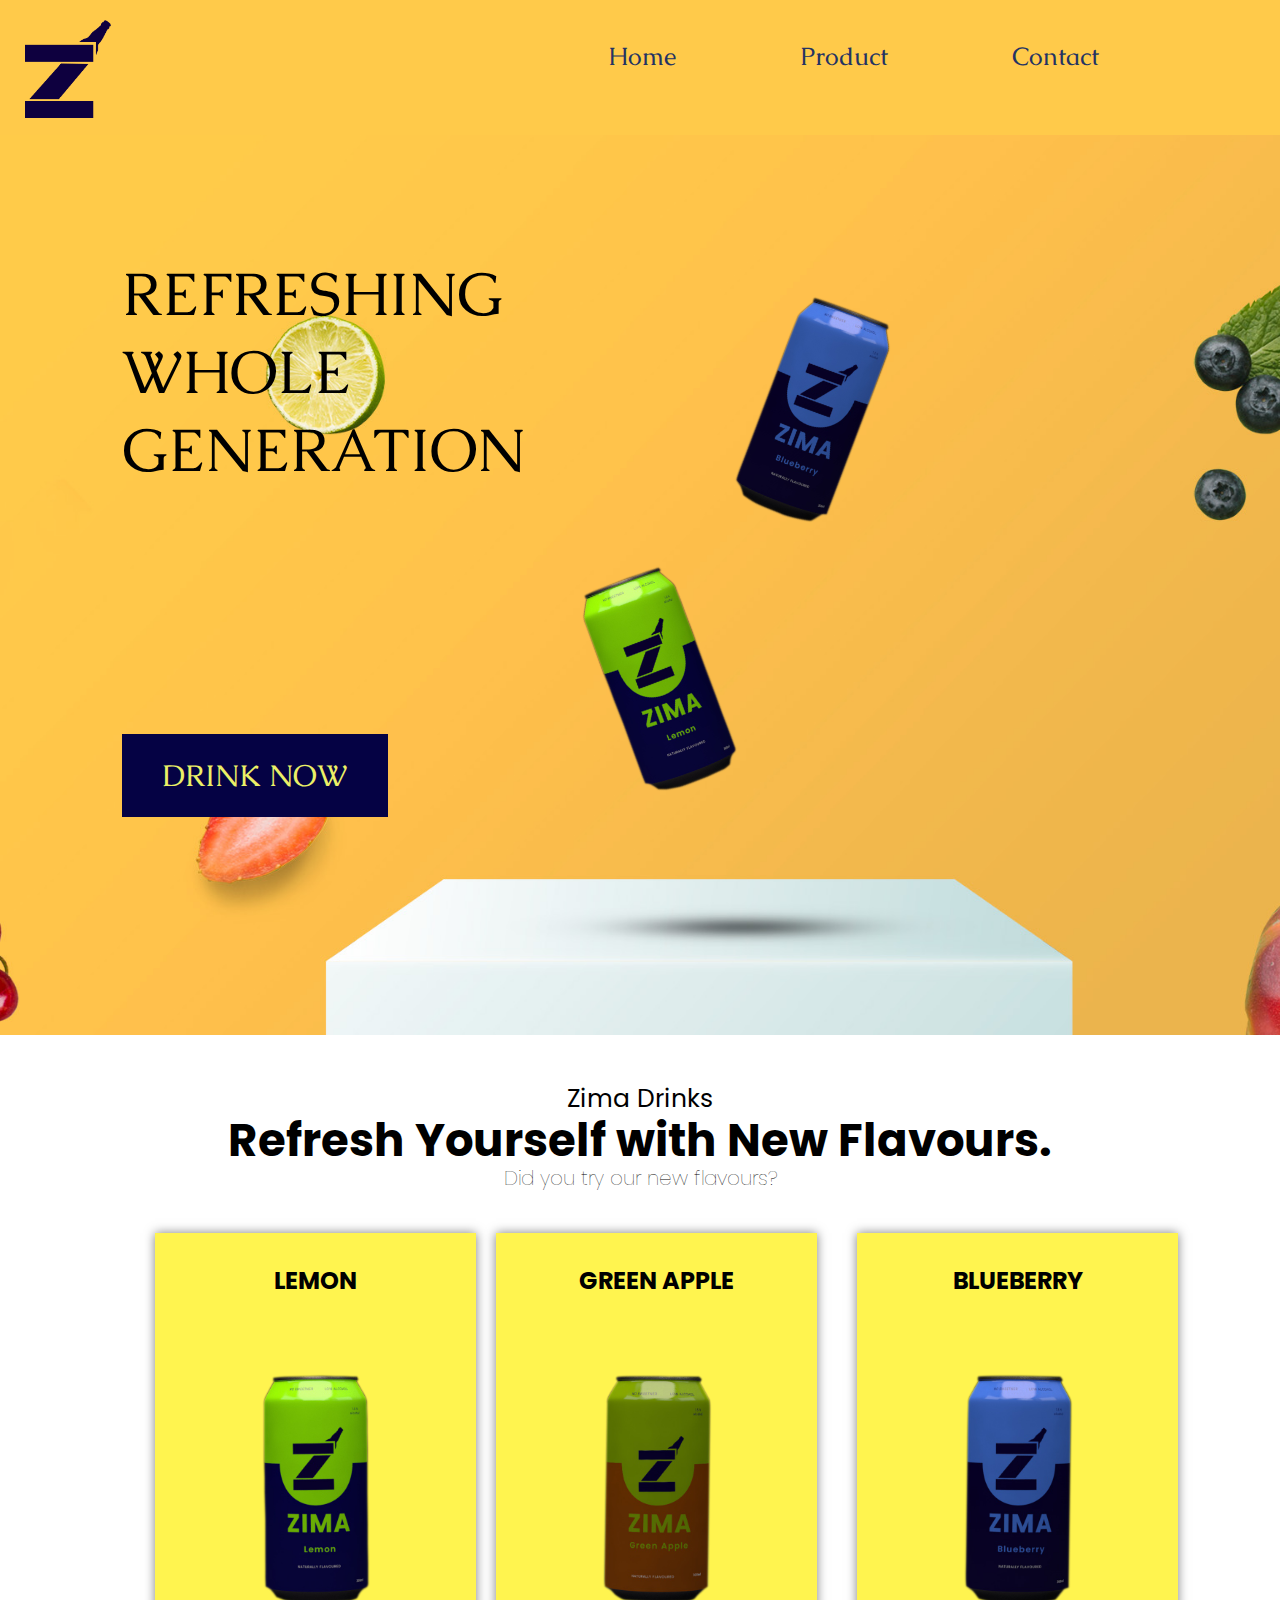
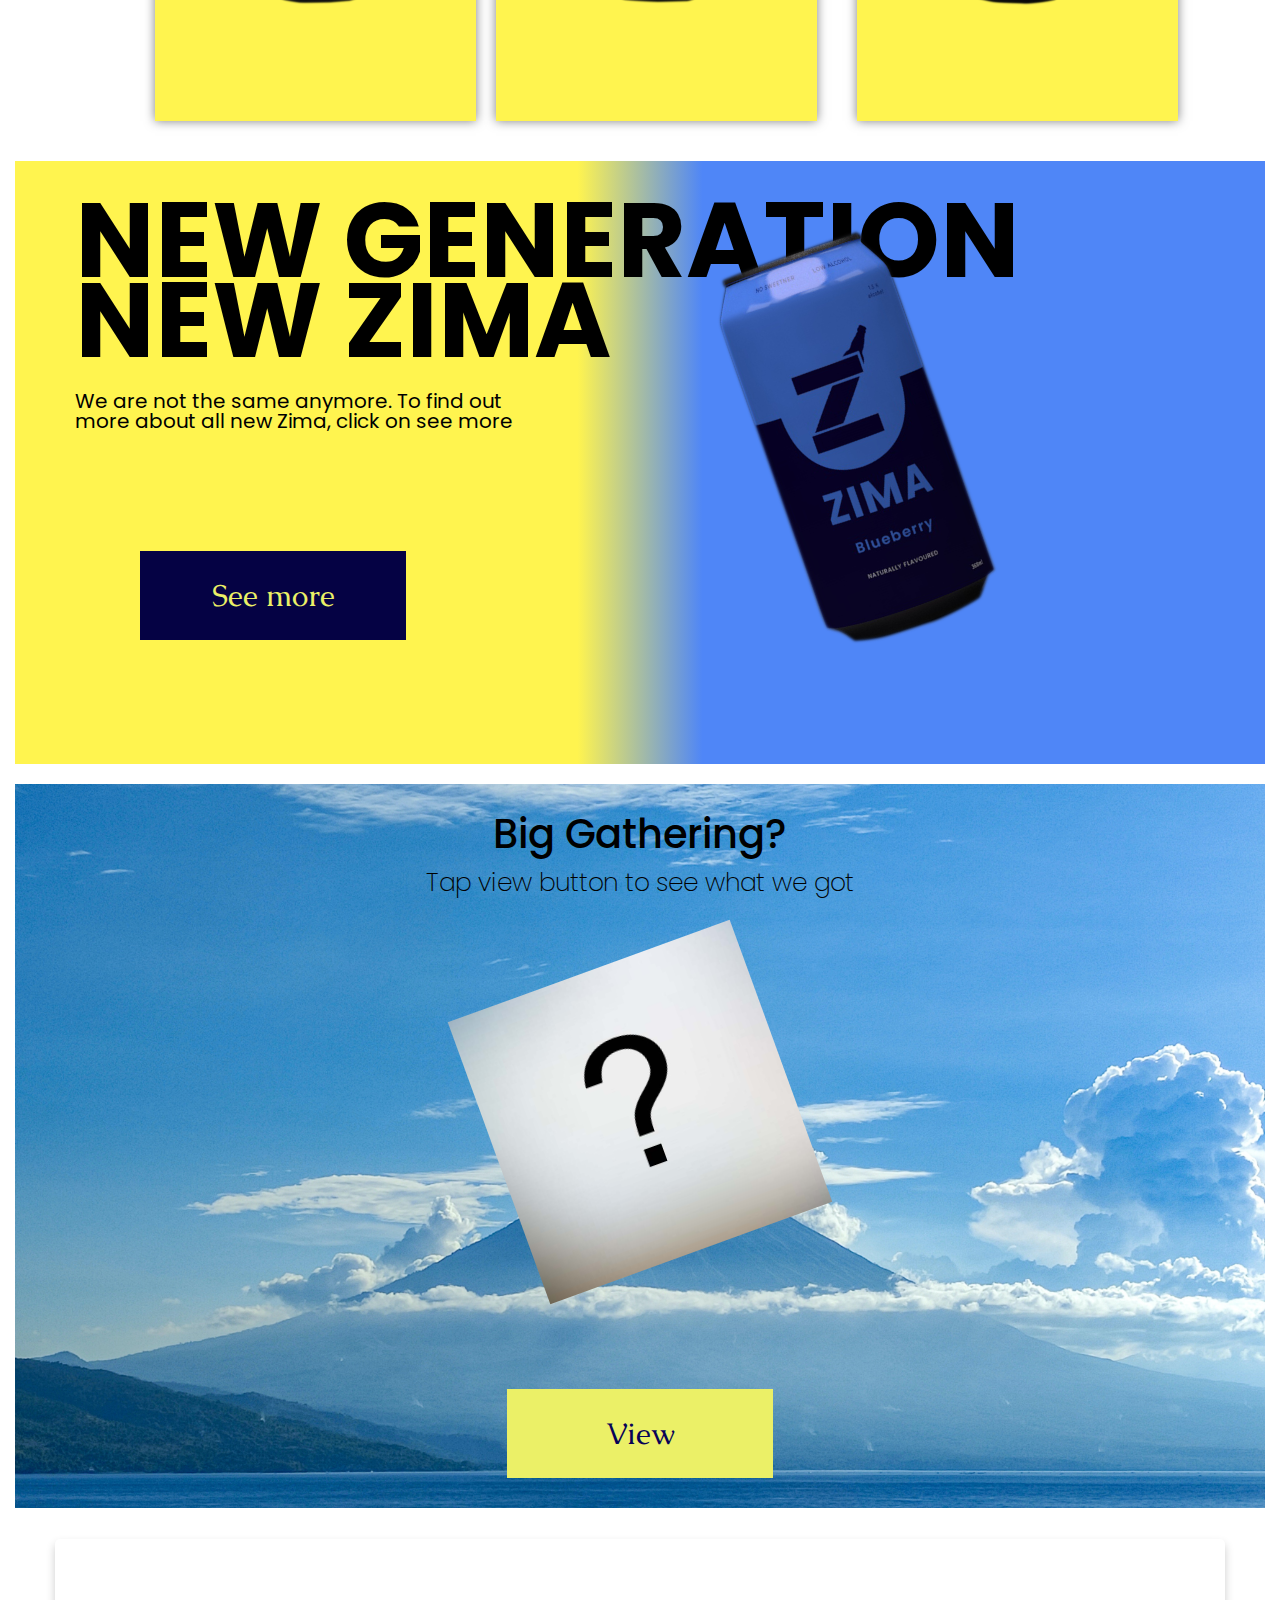
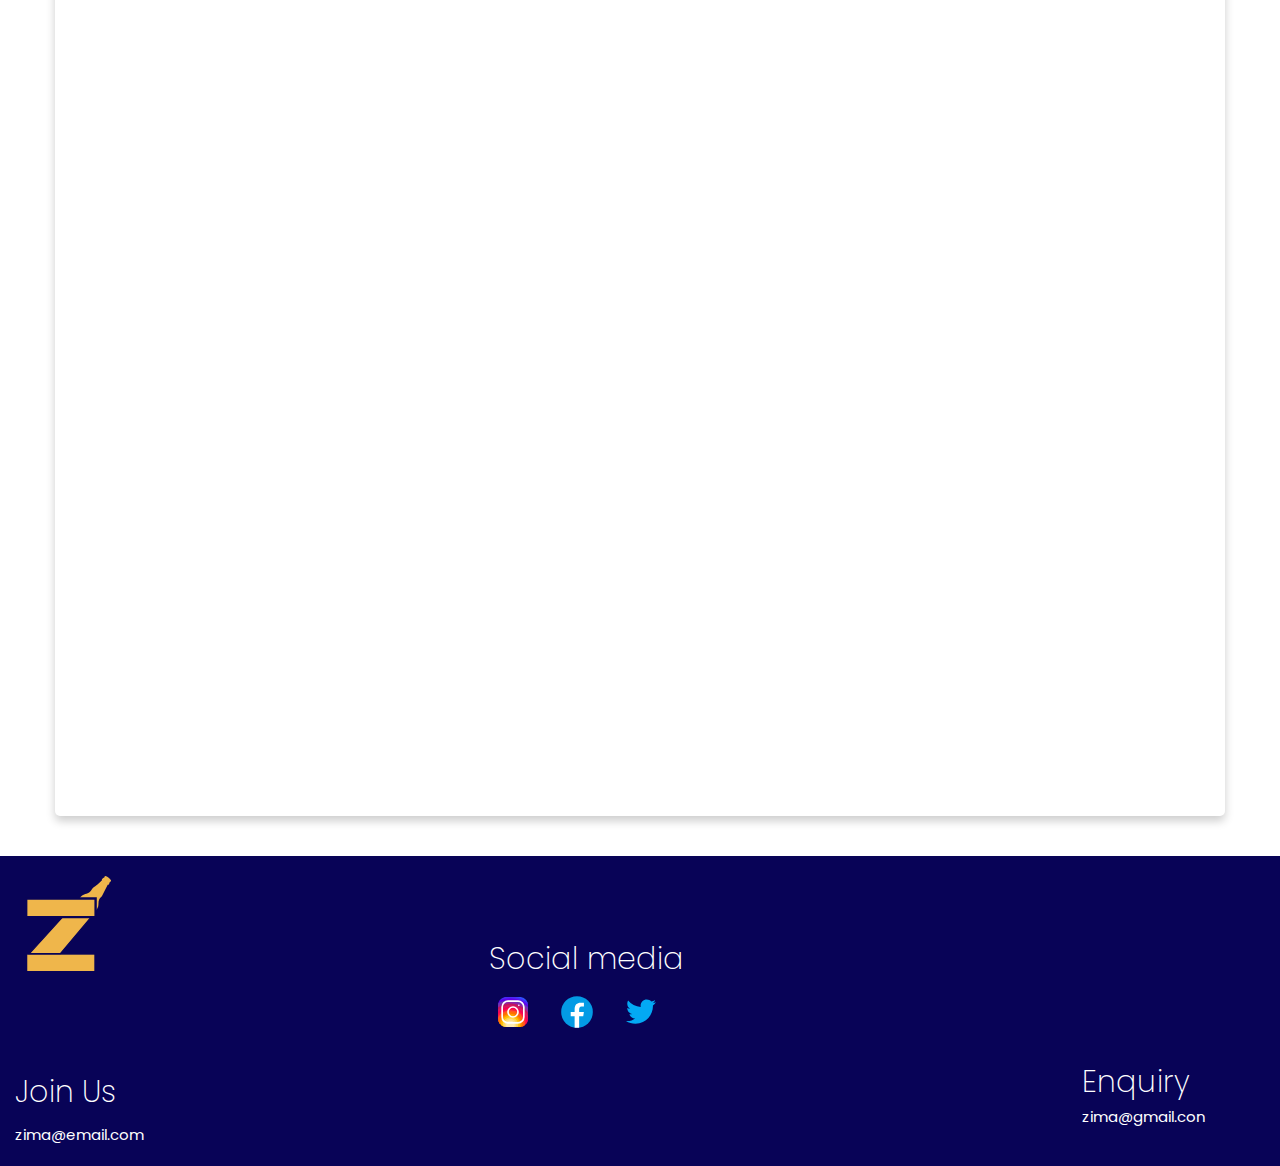
==== commit 61b5a086: "Added js and array popup" ====
--- a/index.html
+++ b/index.html
@@ -91,24 +91,33 @@
                     
             </div>
 
-
             <div id="ad" class="grid-con">
                 <h2 class="hidden">Advertisement</h2>
                 <div id="ad-con" class="col-start-1 col-end-5 m-col-start-1 m-col-end-13">
-                     <section id="ad-title" class="col-start-1 col-end-5 m-col-start-1 m-col-end-7">
-                         <h2>NEW GENERATION</h2>
-                         <h2>NEW ZIMA</h2>  
-                         <p>We are not the same anymore. To find our more about all new Zima, click on see more</p>
-                     </section>
-                     <section id="ad-btn" class="col-start-1 col-end-2 m-col-start-2 m-col-end-3">
-                        <button>See more</button>
-                     </section>
-                     <section id="ad-img" class="col-start-2 col-end-5">
-                        <img src="images/Home-page/blueberry.png" alt="blueberry">
-                     </section>
+                  <section id="ad-title" class="col-start-1 col-end-5 m-col-start-1 m-col-end-7">
+                    <h2>NEW GENERATION</h2>
+                    <h2>NEW ZIMA</h2>  
+                    <p>We are not the same anymore. To find out more about all new Zima, click on see more</p>
+                  </section>
+                  <section id="ad-btn" class="col-start-1 col-end-2 m-col-start-2 m-col-end-3">
+                    <button id="see-more-btn">See more</button>
+                  </section>
+                  <section id="ad-img" class="col-start-2 col-end-5">
+                    <img src="images/Home-page/blueberry.png" alt="blueberry">
+                  </section>
                 </div>
-            </div>
-
+                <section id="popup" class="hidden">
+                    <h2 class="popup-title"></h2>
+                    <p class="popup-content"></p>
+                    <button id="close-btn2">Close</button>
+                </section>
+                  
+              </div>
+         
+              
+              
+              
+              
 
 
 
--- a/css/main.css
+++ b/css/main.css
@@ -1121,12 +1121,52 @@
          z-index: 9999;
          transform:  rotate(-20deg) scale(1.1);
      }
- 
- 
- 
- 
- 
- 
+
+     
+     #popup {
+        position: fixed;
+        top: 50%;
+        left: 50%;
+        transform: translate(-50%, -50%);
+        background-color: white;
+        padding: 20px;
+        border-radius: 10px;
+        box-shadow: 0px 0px 10px 0px rgba(0, 0, 0, 0.75);
+        z-index: 99999;
+        font-size: 18px;
+        max-width: 500px;
+    }
+    
+    .popup-title {
+        font-size: 24px;
+        font-weight: bold;
+        margin-bottom: 10px;
+    }
+    
+    .popup-content {
+        font-size: 20px;
+        line-height: 1.5;
+        margin-bottom: 20px;
+    }
+    
+    #popup button {
+        background-color: #007bff;
+        color: white;
+        padding: 10px 20px;
+        border-radius: 5px;
+        border: none;
+        cursor: pointer;
+        margin-top: 20px;
+    }
+    
+    #popup button:hover {
+        background-color: #0062cc;
+    }
+    
+      
+    
+
+
  
  
      #bundle {
